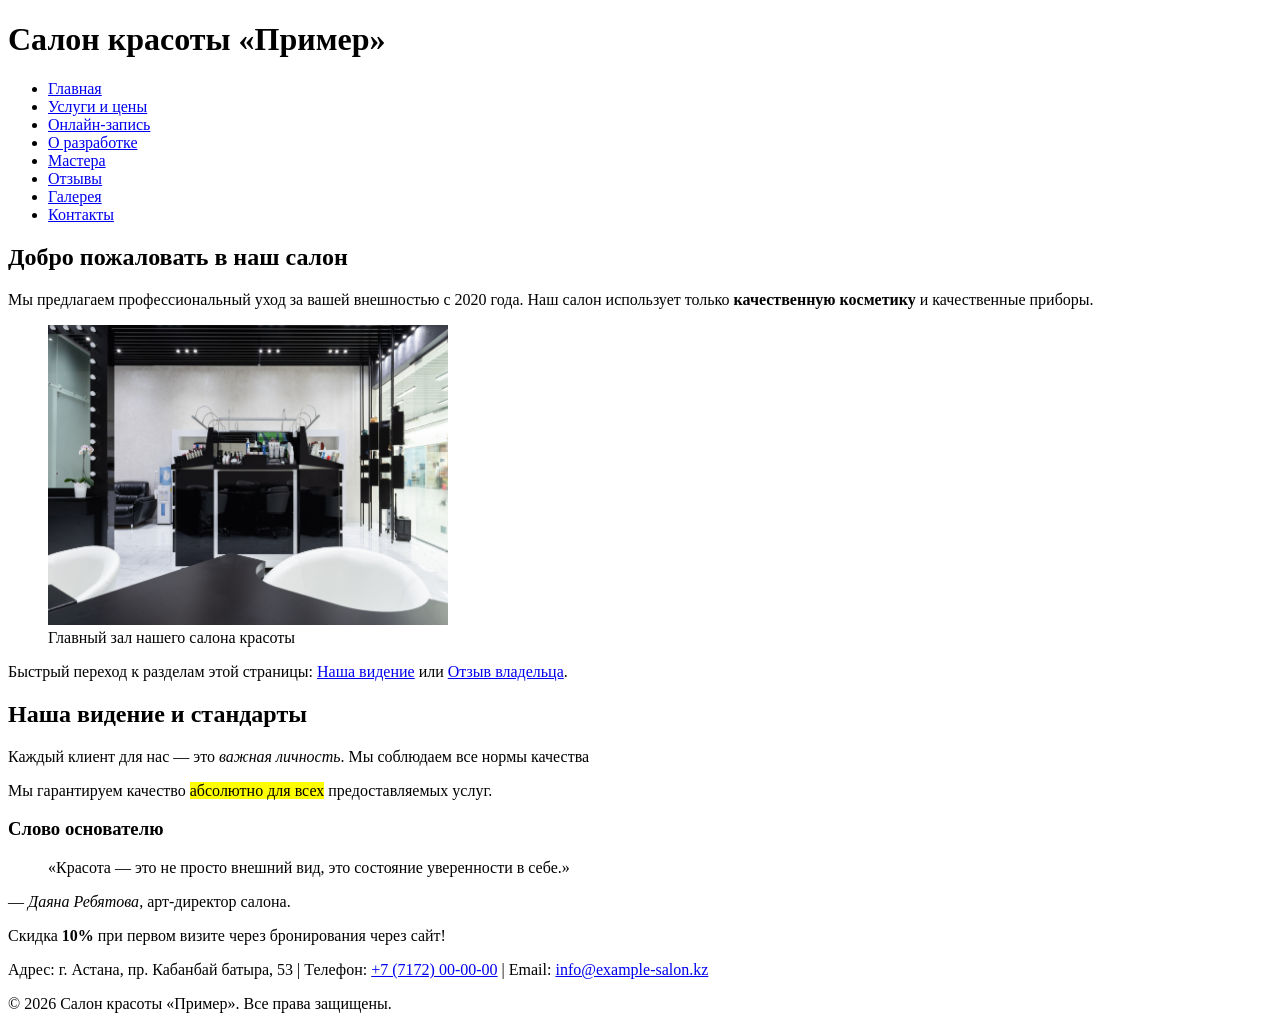
==== index.html @ f7e7f4c1 "Добавил базовую HTML-структуру страниц Yeszhanov Altynbek" ====
<!DOCTYPE html>
<html lang="ru">
<head>
    <meta charset="UTF-8">
    <meta name="viewport" content="width=device-width, initial-scale=1.0">
    <meta name="description" content="Главная страница салона красоты в Астане. Стрижки, маникюр, уход за кожей.">
    <meta name="author" content="Yeszhanov Altynbek">
    <title>Салон красоты «Пример» — Главная страница</title>
</head>
<body>
    <!-- Автор страницы: Yeszhanov Altynbek -->

    <header>
        <h1>Салон красоты &laquo;Пример&raquo;</h1>
        <nav>
            <ul>
                <li><a href="index.html">Главная</a></li>
                <li><a href="services.html">Услуги и цены</a></li>
                <li><a href="booking.html">Онлайн-запись</a></li>
                <li><a href="colophon.html">О разработке</a></li>
                <li><a href="masters.html">Мастера</a></li>
                <li><a href="reviews.html">Отзывы</a></li>
                <li><a href="gallery.html">Галерея</a></li>
                <li><a href="contacts.html">Контакты</a></li>
            </ul>
        </nav>
    </header>

    <main>
        <!-- Комментарий о выборе тега: Используем section для логической группировки вводной информации о салоне -->
        <section id="about">
            <h2>Добро пожаловать в наш салон</h2>
            <p>Мы предлагаем профессиональный уход за вашей внешностью с 2020 года. Наш салон использует только <strong>качественную косметику</strong> и качественные приборы.</p>

            <figure>
                <img src="images/interior.jpg" alt="Как в внутри главного зала салона красоты с парикмахерскими креслами" width="400" height="300">
                <figcaption>Главный зал нашего салона красоты</figcaption>
            </figure>

            <p>Быстрый переход к разделам этой страницы: <a href="#philosophy">Наша видение</a> или <a href="#quote-section">Отзыв владельца</a>.</p>
        </section>

        <article id="philosophy">
            <h2>Наша видение и стандарты</h2>
            <p>Каждый клиент для нас &mdash; это <em>важная личность</em>. Мы соблюдаем все нормы качества</p>
            <p>Мы гарантируем качество <mark>абсолютно для всех</mark> предоставляемых услуг.</p>
        </article>

        <aside id="quote-section">
            <h3>Слово основателю</h3>
            <blockquote cite="https://example.com/interview">
                <p><q>Красота &mdash; это не просто внешний вид, это состояние уверенности в себе.</q></p>
            </blockquote>
            <p>&mdash; <cite>Даяна Ребятова</cite>, арт-директор салона.</p>
        </aside>

        <!-- Комментарий: div использован здесь исключительно как нейтральная обертка для декоративного блока со спецпредложением, так как никакой семантический тег верхнего уровня не подходит -->
        <div class="special-badge">
            <p>Скидка <b>10%</b> при первом визите через бронирования через сайт!</p>
        </div>
    </main>

    <footer>
        <p>Адрес: г. Астана, пр. Кабанбай батыра, 53 | Телефон: <a href="tel:+77172000000">+7 (7172) 00-00-00</a> | Email: <a href="mailto:info@example-salon.kz">info@example-salon.kz</a></p>
        <p>&copy; 2026 Салон красоты &laquo;Пример&raquo;. Все права защищены.</p>
    </footer>
</body>
</html>
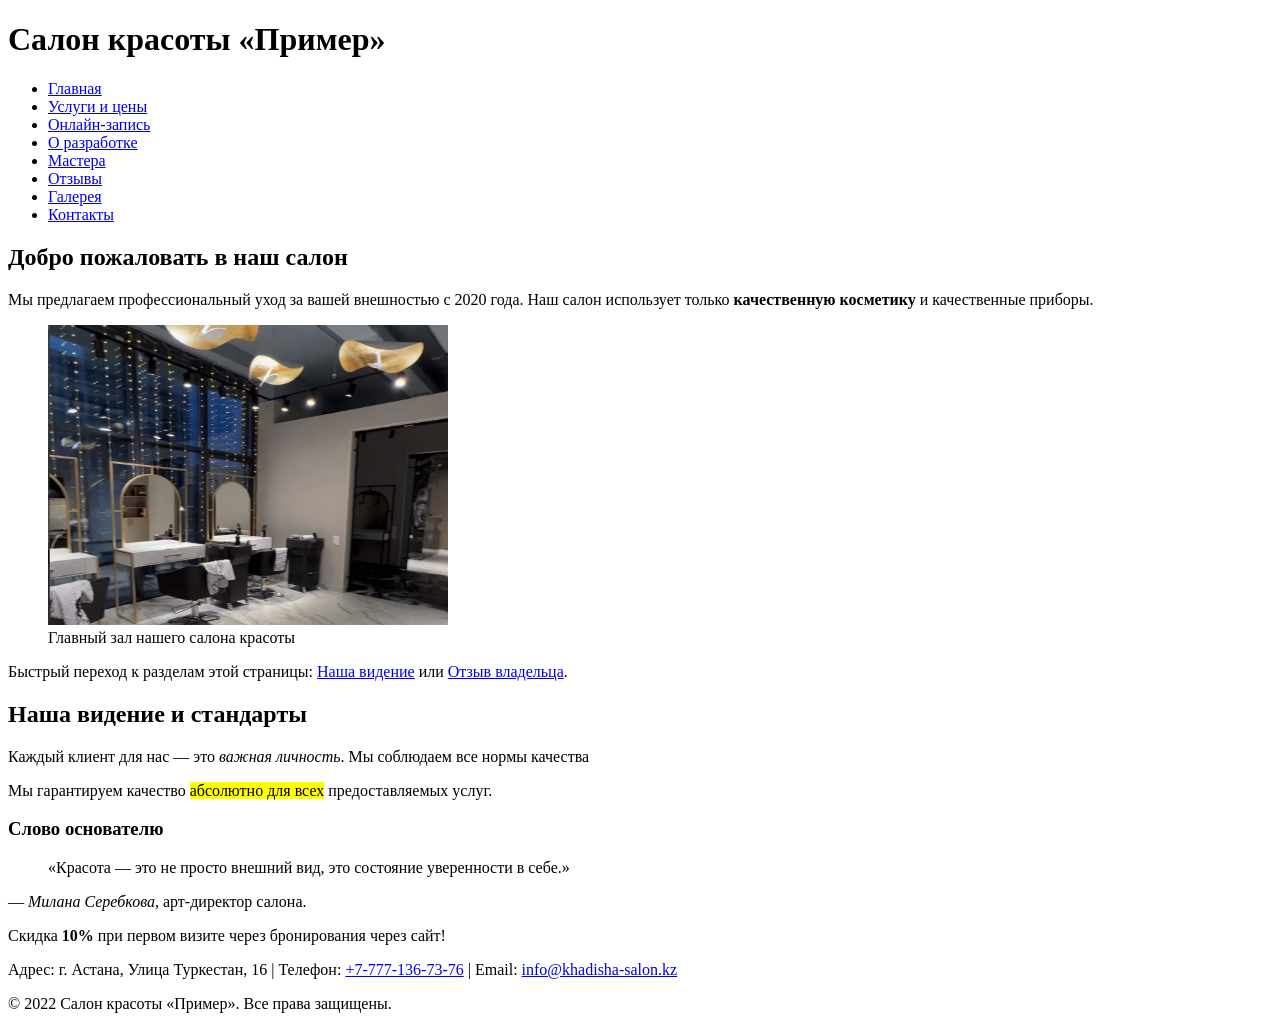
==== commit 9fc54512: "Changed names and upgraded index and add real photo of salon interior" ====
--- a/index.html
+++ b/index.html
@@ -5,7 +5,7 @@
     <meta name="viewport" content="width=device-width, initial-scale=1.0">
     <meta name="description" content="Главная страница салона красоты в Астане. Стрижки, маникюр, уход за кожей.">
     <meta name="author" content="Yeszhanov Altynbek">
-    <title>Салон красоты «Пример» — Главная страница</title>
+    <title>Салон красоты «Khadisha» — Главная страница</title>
 </head>
 <body>
     <!-- Автор страницы: Yeszhanov Altynbek -->
@@ -33,7 +33,7 @@
             <p>Мы предлагаем профессиональный уход за вашей внешностью с 2020 года. Наш салон использует только <strong>качественную косметику</strong> и качественные приборы.</p>
 
             <figure>
-                <img src="images/interior.jpg" alt="Как в внутри главного зала салона красоты с парикмахерскими креслами" width="400" height="300">
+                <img src="images/Salon_inside.png" alt="Как в внутри главного зала салона красоты с парикмахерскими креслами" width="400" height="300">
                 <figcaption>Главный зал нашего салона красоты</figcaption>
             </figure>
 
@@ -51,7 +51,7 @@
             <blockquote cite="https://example.com/interview">
                 <p><q>Красота &mdash; это не просто внешний вид, это состояние уверенности в себе.</q></p>
             </blockquote>
-            <p>&mdash; <cite>Даяна Ребятова</cite>, арт-директор салона.</p>
+            <p>&mdash; <cite>Милана Серебкова</cite>, арт-директор салона.</p>
         </aside>
 
         <!-- Комментарий: div использован здесь исключительно как нейтральная обертка для декоративного блока со спецпредложением, так как никакой семантический тег верхнего уровня не подходит -->
@@ -61,8 +61,8 @@
     </main>
 
     <footer>
-        <p>Адрес: г. Астана, пр. Кабанбай батыра, 53 | Телефон: <a href="tel:+77172000000">+7 (7172) 00-00-00</a> | Email: <a href="mailto:info@example-salon.kz">info@example-salon.kz</a></p>
-        <p>&copy; 2026 Салон красоты &laquo;Пример&raquo;. Все права защищены.</p>
+        <p>Адрес: г. Астана, Улица Туркестан, 16 | Телефон: <a href="tel:+7 777 136 73 76">+7-777-136-73-76</a> | Email: <a href="mailto:info@khadisha-salon.kz">info@khadisha-salon.kz</a></p>
+        <p>&copy; 2022 Салон красоты &laquo;Пример&raquo;. Все права защищены.</p>
     </footer>
 </body>
 </html>
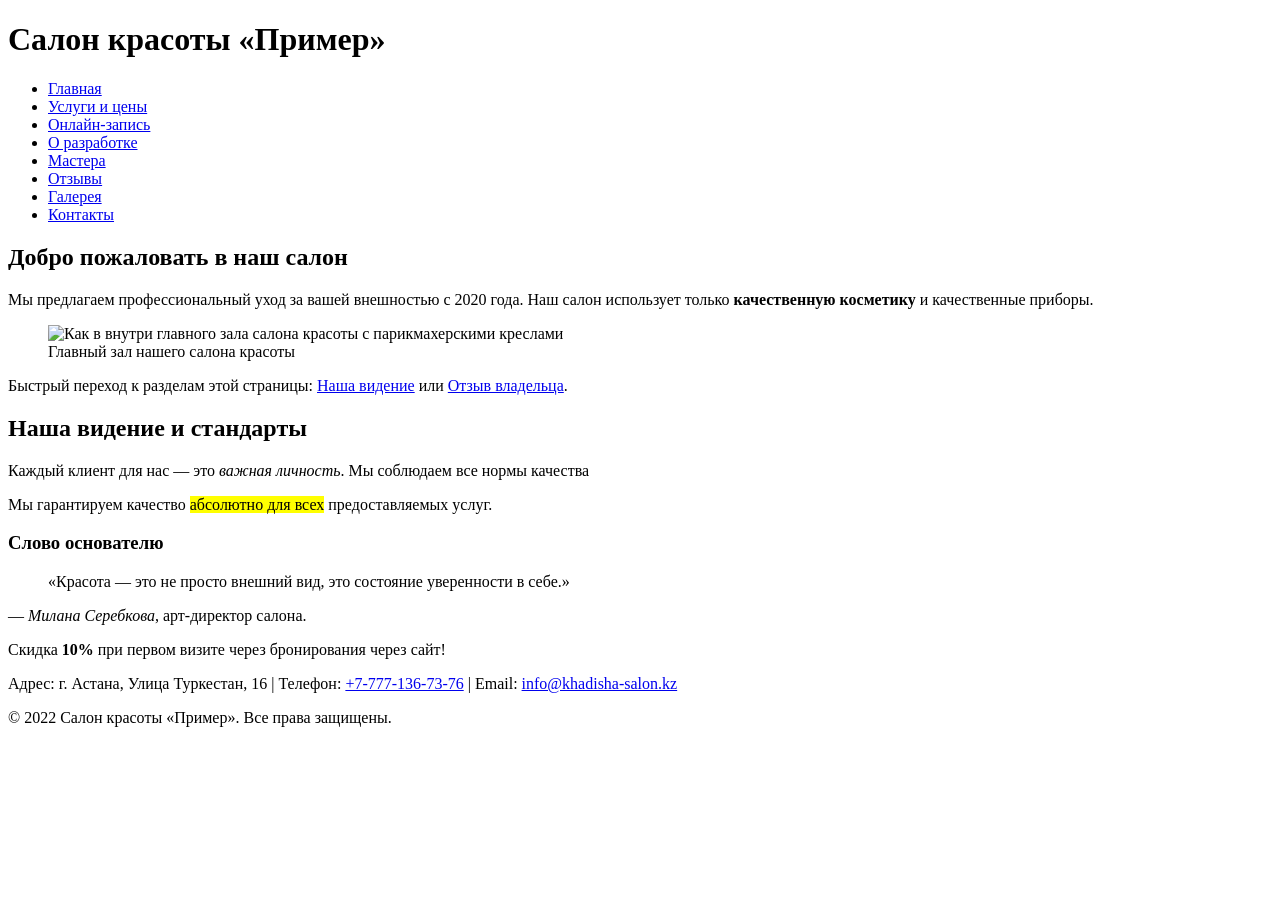
==== commit 5c8f75c7: "link changed to photo" ====
--- a/index.html
+++ b/index.html
@@ -33,7 +33,7 @@
             <p>Мы предлагаем профессиональный уход за вашей внешностью с 2020 года. Наш салон использует только <strong>качественную косметику</strong> и качественные приборы.</p>
 
             <figure>
-                <img src="images/Salon_inside.png" alt="Как в внутри главного зала салона красоты с парикмахерскими креслами" width="400" height="300">
+                <img src="https://github.com/AltynbekTuT/SIte_Beauty_salon/blob/main/images/Salon_inside.png?raw=true" alt="Как в внутри главного зала салона красоты с парикмахерскими креслами" width="400" height="300">
                 <figcaption>Главный зал нашего салона красоты</figcaption>
             </figure>
 
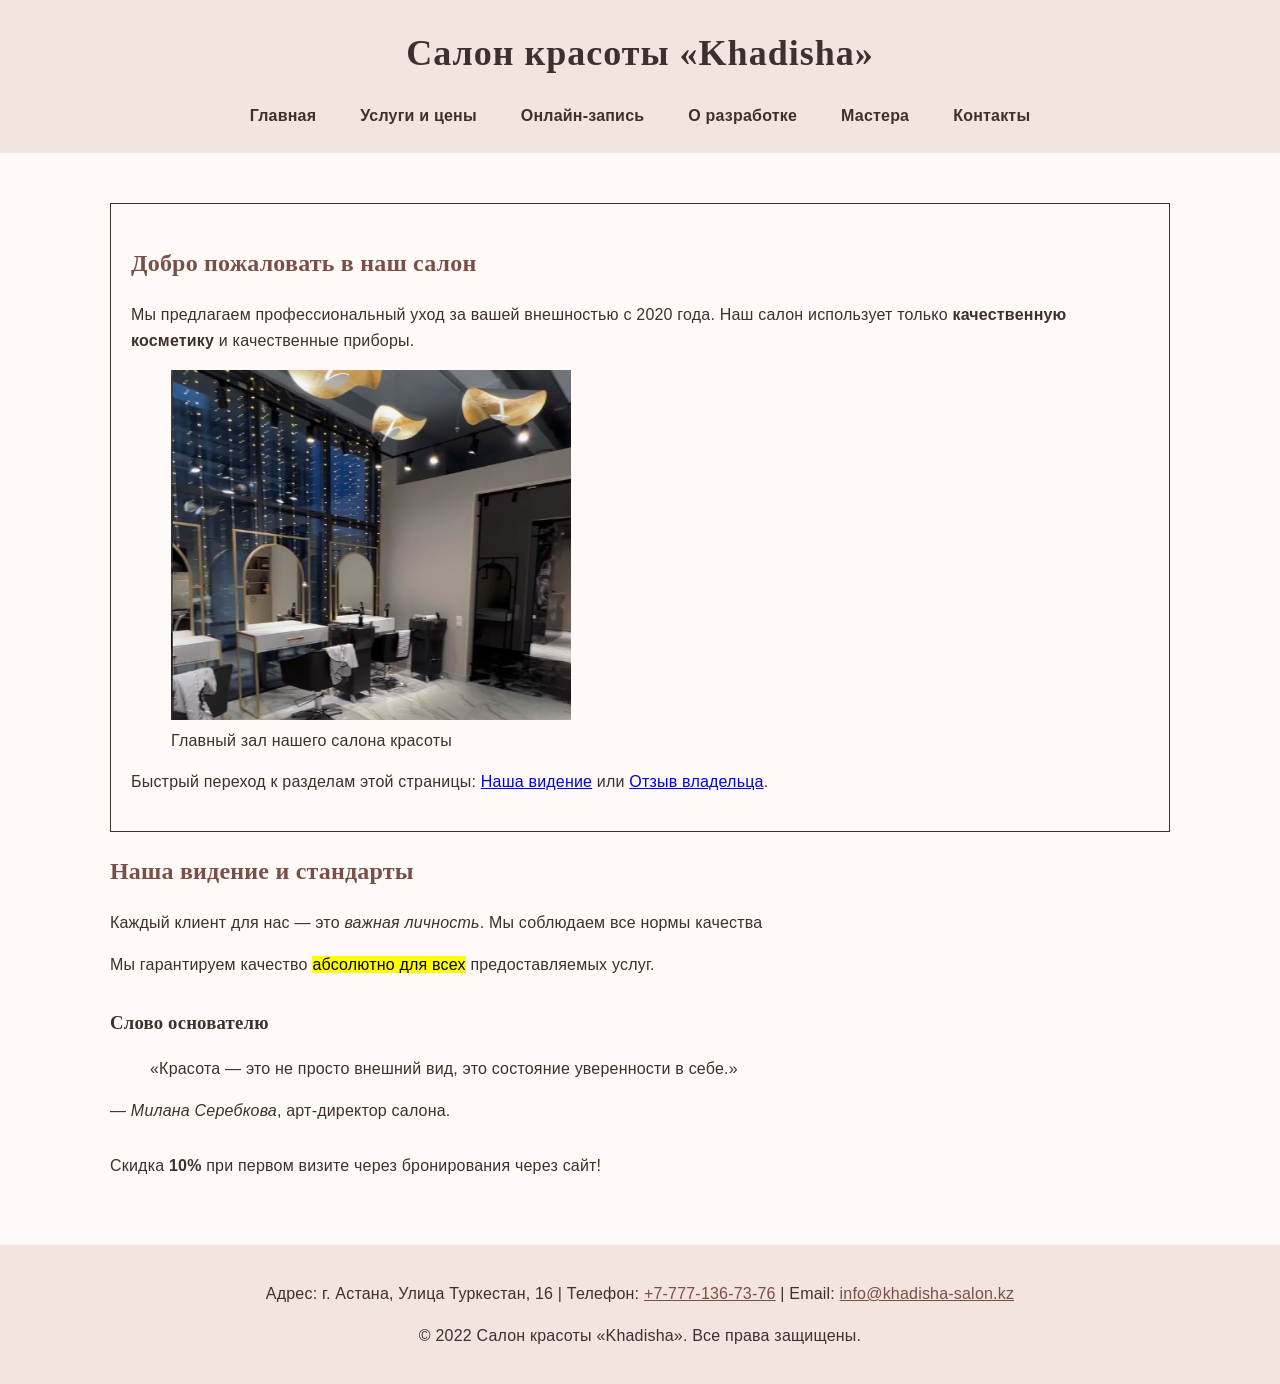
==== commit 9696702f: "update" ====
--- a/index.html
+++ b/index.html
@@ -5,13 +5,14 @@
     <meta name="viewport" content="width=device-width, initial-scale=1.0">
     <meta name="description" content="Главная страница салона красоты в Астане. Стрижки, маникюр, уход за кожей.">
     <meta name="author" content="Yeszhanov Altynbek">
+    <link rel="stylesheet" href="css/base.css">
     <title>Салон красоты «Khadisha» — Главная страница</title>
 </head>
 <body>
     <!-- Автор страницы: Yeszhanov Altynbek -->
 
     <header>
-        <h1>Салон красоты &laquo;Пример&raquo;</h1>
+        <h1>Салон красоты &laquo;Khadisha&raquo;</h1>
         <nav>
             <ul>
                 <li><a href="index.html">Главная</a></li>
@@ -19,8 +20,6 @@
                 <li><a href="booking.html">Онлайн-запись</a></li>
                 <li><a href="colophon.html">О разработке</a></li>
                 <li><a href="masters.html">Мастера</a></li>
-                <li><a href="reviews.html">Отзывы</a></li>
-                <li><a href="gallery.html">Галерея</a></li>
                 <li><a href="contacts.html">Контакты</a></li>
             </ul>
         </nav>
@@ -28,12 +27,12 @@
 
     <main>
         <!-- Комментарий о выборе тега: Используем section для логической группировки вводной информации о салоне -->
-        <section id="about">
+        <section class="aSD" id="about">
             <h2>Добро пожаловать в наш салон</h2>
             <p>Мы предлагаем профессиональный уход за вашей внешностью с 2020 года. Наш салон использует только <strong>качественную косметику</strong> и качественные приборы.</p>
 
             <figure>
-                <img src="https://github.com/AltynbekTuT/SIte_Beauty_salon/blob/main/images/Salon_inside.png?raw=true" alt="Как в внутри главного зала салона красоты с парикмахерскими креслами" width="400" height="300">
+                <img src="images/Salon_inside.png" alt="Как в внутри главного зала салона красоты с парикмахерскими креслами" width="400" height="300">
                 <figcaption>Главный зал нашего салона красоты</figcaption>
             </figure>
 
@@ -62,7 +61,7 @@
 
     <footer>
         <p>Адрес: г. Астана, Улица Туркестан, 16 | Телефон: <a href="tel:+7 777 136 73 76">+7-777-136-73-76</a> | Email: <a href="mailto:info@khadisha-salon.kz">info@khadisha-salon.kz</a></p>
-        <p>&copy; 2022 Салон красоты &laquo;Пример&raquo;. Все права защищены.</p>
+        <p>&copy; 2022 Салон красоты &laquo;Khadisha&raquo;. Все права защищены.</p>
     </footer>
 </body>
 </html>
--- a/css/base.css
+++ b/css/base.css
@@ -0,0 +1,177 @@
+/*
+Палитра сайта
+#fffaf8 - светлый фон
+#f3e4df - фон шапки и подвала
+#7a4f48 - основной акцент
+#3d302d - основной текст
+white - светлый цвет элементов
+*/
+
+/* Универсальный селектор */
+* {
+    box-sizing: border-box;
+}
+
+/* мэйн текст */
+body {
+    margin: 0;
+    background-color: #fffaf8;
+    color: #3d302d;
+    font-family: Arial, Helvetica, sans-serif;
+    font-size: 16px;
+    font-weight: 400;
+    line-height: 1.6;
+    letter-spacing: 0.2px;
+}
+
+/* Общая шапка */
+header {
+    background-color: #f3e4df;
+    padding: 25px;
+    text-align: center;
+}
+.rowcolor:hover{
+    background-color: aqua;
+    color: black;
+}
+h1,
+h2,
+h3 {
+    font-family: Georgia, "Times New Roman", serif;
+
+}
+
+h1 {
+    margin: 0 0 20px;
+    font-size: 36px;
+    font-weight: 700;
+    letter-spacing: 1px;
+}
+
+h2 {
+    color: #7a4f48;
+}
+
+/* Навигация Flexbox */
+nav ul {
+    display: flex;
+    justify-content: center;
+    align-items: center;
+    gap: 20px;
+
+    margin: 0;
+    padding: 0;
+    list-style: none;
+}
+
+nav a {
+    color: #3d302d;
+    text-decoration: none;
+    font-weight: 600;
+    padding: 8px 12px;
+}
+
+/* Псевдокласс при наведении */
+nav a:hover {
+    background-color: #7a4f48;
+    color: white;
+}
+
+/* Псевдокласс для клавы фокуса */
+a:focus,
+input:focus,
+select:focus,
+textarea:focus {
+    outline: 2px solid #7a4f48;
+}
+
+/* Основная область margin auto */
+main {
+    max-width: 1100px;
+    margin: 30px auto;
+    padding: 20px;
+}
+
+section,
+article,
+aside {
+    margin-bottom: 30px;
+}
+
+img {
+    max-width: 100%;
+    height: auto;
+}
+
+table {
+    width: 100%;
+    border-collapse: collapse;
+    margin: 20px 0;
+}
+
+th,
+td {
+    border: 1px solid #7a4f48;
+    padding: 10px;
+    text-align: left;
+}
+
+th {
+    background-color: #f3e4df;
+}
+
+fieldset {
+    margin-bottom: 20px;
+    padding: 20px;
+    border: 1px solid #7a4f48;
+}
+
+input,
+select,
+textarea {
+    padding: 8px;
+    margin: 5px 0;
+    font-family: Arial, Helvetica, sans-serif;
+}
+
+/* Attribute selector выбирает только кнопки отправки */
+input[type="submit"] {
+    background-color: #7a4f48;
+    color: white;
+    border: 0;
+    padding: 10px 18px;
+    cursor: pointer;
+}
+
+/* Adjacent sibling выбирает label сразу после radio */
+input[type="radio"] + label {
+    margin-right: 15px;
+}
+
+/* Child selector выбирает только прямые li внутри nav ul */
+nav ul > li {
+    display: block;
+}
+
+/* Первый элемент меню */
+nav li:first-child {
+    font-weight: 700;
+}
+
+footer {
+    background-color: #f3e4df;
+    text-align: center;
+    padding: 20px;
+    margin-top: 30px;
+}
+
+footer a {
+    color: #7a4f48;
+}
+body {
+.aSD{
+    margin-bottom: 20px;
+    padding: 20px;
+    border: 1px solid #3d302d;
+}
+}
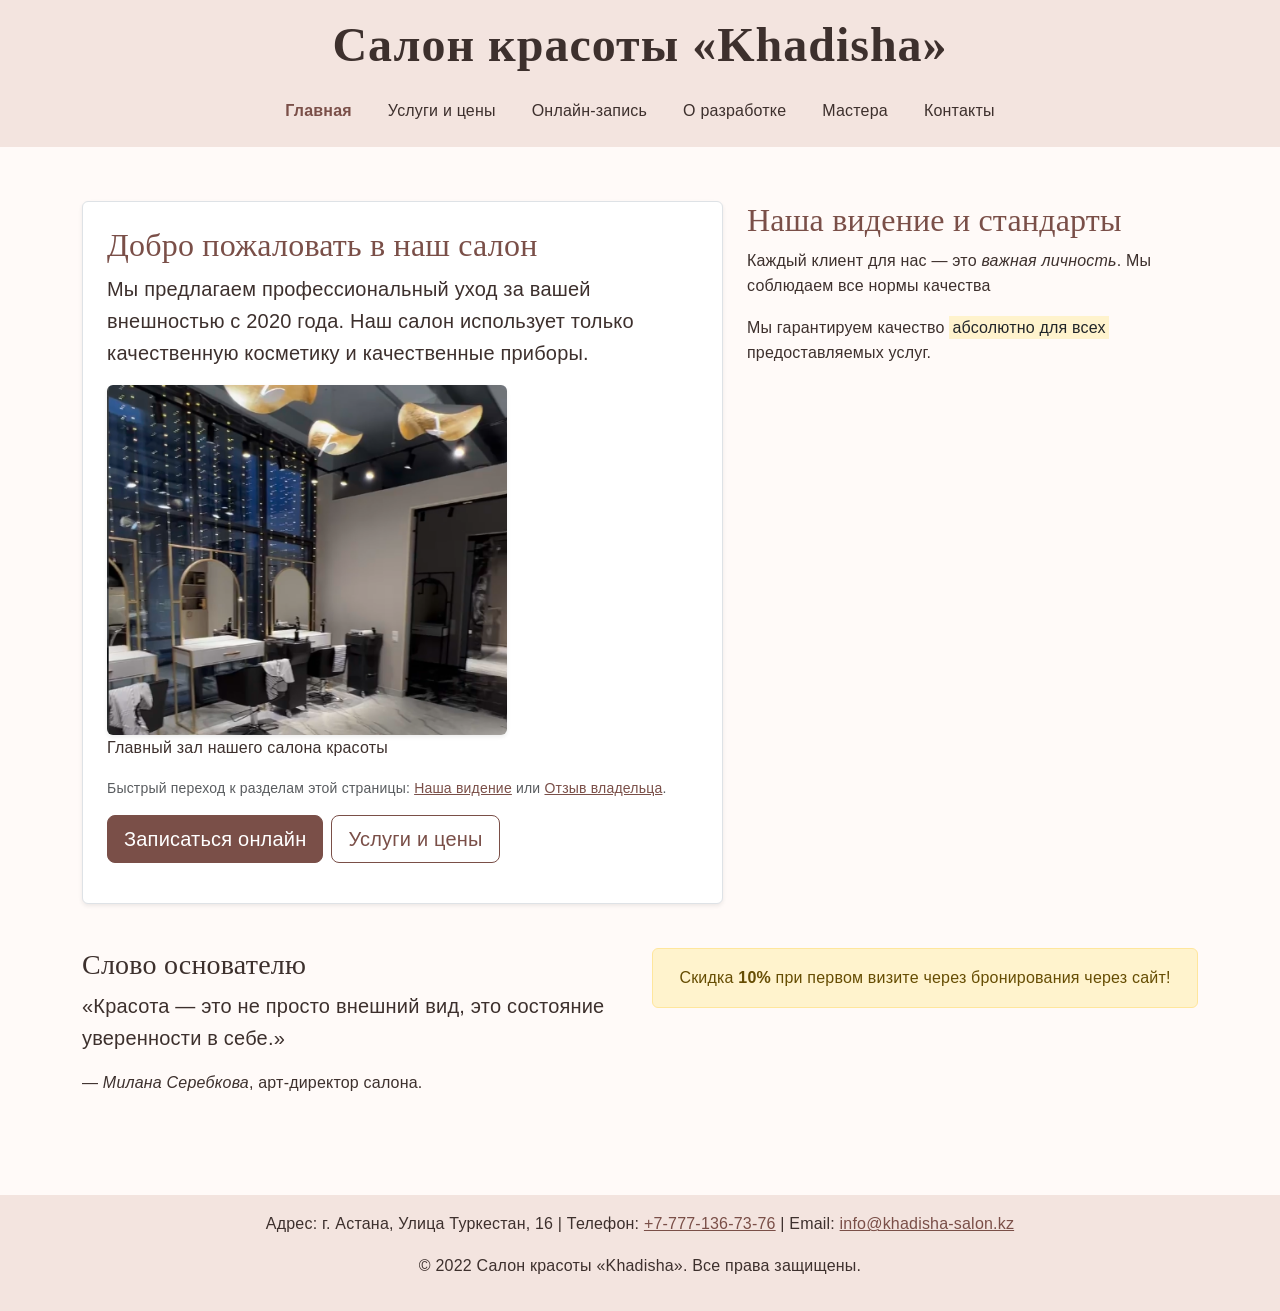
==== commit 95f527f0: "add bootstrap" ====
--- a/index.html
+++ b/index.html
@@ -5,63 +5,94 @@
     <meta name="viewport" content="width=device-width, initial-scale=1.0">
     <meta name="description" content="Главная страница салона красоты в Астане. Стрижки, маникюр, уход за кожей.">
     <meta name="author" content="Yeszhanov Altynbek">
+    <!-- Bootstrap версии 5.3.3 (CDN) -->
+    <link href="https://cdn.jsdelivr.net/npm/bootstrap@5.3.3/dist/css/bootstrap.min.css" rel="stylesheet" integrity="sha384-QWTKZyjpPEjISv5WaRU9OFeRpok6YctnYmDr5pNlyT2bRjXh0JMhjY6hW+ALEwIH" crossorigin="anonymous">
+    <!-- Наш css/base.css подключён ПОСЛЕ Bootstrap, чтобы наши правила имели приоритет -->
     <link rel="stylesheet" href="css/base.css">
     <title>Салон красоты «Khadisha» — Главная страница</title>
 </head>
 <body>
     <!-- Автор страницы: Yeszhanov Altynbek -->
 
-    <header>
-        <h1>Салон красоты &laquo;Khadisha&raquo;</h1>
-        <nav>
-            <ul>
-                <li><a href="index.html">Главная</a></li>
-                <li><a href="services.html">Услуги и цены</a></li>
-                <li><a href="booking.html">Онлайн-запись</a></li>
-                <li><a href="colophon.html">О разработке</a></li>
-                <li><a href="masters.html">Мастера</a></li>
-                <li><a href="contacts.html">Контакты</a></li>
+    <header class="py-3 text-center">
+        <!-- container-fluid: шапка это полоса фона на всю ширину окна, поэтому меню растягивается от края до края.
+             Основное содержимое ниже лежит в обычном container: у него ограниченная ширина, строки текста читаются легче. -->
+        <div class="container-fluid">
+        <h1 class="display-5 fw-bold mb-3">Салон красоты &laquo;Khadisha&raquo;</h1>
+        <nav class="navbar navbar-expand-lg p-0" aria-label="Главное меню">
+            <!-- d-lg-none: слово «Меню» видно на телефоне и планшете, на широком экране скрыто -->
+            <span class="navbar-brand d-lg-none">Меню</span>
+            <button class="navbar-toggler" type="button" data-bs-toggle="collapse" data-bs-target="#mainMenu" aria-controls="mainMenu" aria-expanded="false" aria-label="Открыть меню">
+                <span class="navbar-toggler-icon"></span>
+            </button>
+            <div class="collapse navbar-collapse justify-content-center" id="mainMenu">
+            <ul class="navbar-nav">
+                <li class="nav-item"><a class="nav-link active fw-semibold" aria-current="page" href="index.html">Главная</a></li>
+                <li class="nav-item"><a class="nav-link" href="services.html">Услуги и цены</a></li>
+                <li class="nav-item"><a class="nav-link" href="booking.html">Онлайн-запись</a></li>
+                <li class="nav-item"><a class="nav-link" href="colophon.html">О разработке</a></li>
+                <li class="nav-item"><a class="nav-link" href="masters.html">Мастера</a></li>
+                <li class="nav-item"><a class="nav-link" href="contacts.html">Контакты</a></li>
             </ul>
+            </div>
         </nav>
+        </div>
     </header>
 
-    <main>
+    <!-- container: основной контент в колонке ограниченной ширины -->
+    <main class="container py-4">
+        <div class="row g-4">
         <!-- Комментарий о выборе тега: Используем section для логической группировки вводной информации о салоне -->
-        <section class="aSD" id="about">
+        <div class="col-12 col-lg-7">
+        <section class="aSD border rounded bg-white shadow-sm p-3 p-md-4 text-center text-md-start" id="about">
             <h2>Добро пожаловать в наш салон</h2>
-            <p>Мы предлагаем профессиональный уход за вашей внешностью с 2020 года. Наш салон использует только <strong>качественную косметику</strong> и качественные приборы.</p>
+            <p class="lead">Мы предлагаем профессиональный уход за вашей внешностью с 2020 года. Наш салон использует только <strong>качественную косметику</strong> и качественные приборы.</p>
 
             <figure>
-                <img src="images/Salon_inside.png" alt="Как в внутри главного зала салона красоты с парикмахерскими креслами" width="400" height="300">
+                <img class="img-fluid rounded shadow-sm" src="images/Salon_inside.png" alt="Как в внутри главного зала салона красоты с парикмахерскими креслами" width="400" height="300">
                 <figcaption>Главный зал нашего салона красоты</figcaption>
             </figure>
 
-            <p>Быстрый переход к разделам этой страницы: <a href="#philosophy">Наша видение</a> или <a href="#quote-section">Отзыв владельца</a>.</p>
+            <p class="small text-muted">Быстрый переход к разделам этой страницы: <a href="#philosophy">Наша видение</a> или <a href="#quote-section">Отзыв владельца</a>.</p>
+            <p class="d-flex flex-column flex-sm-row justify-content-center justify-content-md-start gap-2">
+                <a class="btn btn-primary btn-lg" href="booking.html">Записаться онлайн</a>
+                <a class="btn btn-outline-primary btn-lg" href="services.html">Услуги и цены</a>
+            </p>
         </section>
+        </div>
 
-        <article id="philosophy">
+        <article class="col-12 col-lg-5" id="philosophy">
             <h2>Наша видение и стандарты</h2>
             <p>Каждый клиент для нас &mdash; это <em>важная личность</em>. Мы соблюдаем все нормы качества</p>
             <p>Мы гарантируем качество <mark>абсолютно для всех</mark> предоставляемых услуг.</p>
         </article>
 
-        <aside id="quote-section">
+        <aside class="col-12 col-md-6" id="quote-section">
             <h3>Слово основателю</h3>
-            <blockquote cite="https://example.com/interview">
+            <blockquote class="blockquote" cite="https://example.com/interview">
                 <p><q>Красота &mdash; это не просто внешний вид, это состояние уверенности в себе.</q></p>
             </blockquote>
             <p>&mdash; <cite>Милана Серебкова</cite>, арт-директор салона.</p>
         </aside>
 
         <!-- Комментарий: div использован здесь исключительно как нейтральная обертка для декоративного блока со спецпредложением, так как никакой семантический тег верхнего уровня не подходит -->
-        <div class="special-badge">
-            <p>Скидка <b>10%</b> при первом визите через бронирования через сайт!</p>
+        <!-- Компонент Bootstrap: Alert (https://getbootstrap.com/docs/5.3/components/alerts/).
+        Что изменили: взяли вариант alert-warning без кнопки закрытия, вставили наш текст о скидке,
+        колонку col-md-6 сделали отдельной обёрткой, чтобы отступы колонки не ломали отступы alert. -->
+        <div class="col-12 col-md-6">
+            <div class="special-badge alert alert-warning text-center" role="alert">
+                <p class="mb-0">Скидка <b>10%</b> при первом визите через бронирования через сайт!</p>
+            </div>
+        </div>
         </div>
     </main>
 
-    <footer>
-        <p>Адрес: г. Астана, Улица Туркестан, 16 | Телефон: <a href="tel:+7 777 136 73 76">+7-777-136-73-76</a> | Email: <a href="mailto:info@khadisha-salon.kz">info@khadisha-salon.kz</a></p>
+    <footer class="text-center py-3 mt-4">
+        <p>Адрес: г. Астана, Улица Туркестан, 16 | Телефон: <a href="tel:+77771367376">+7-777-136-73-76</a> | Email: <a href="mailto:info@khadisha-salon.kz">info@khadisha-salon.kz</a></p>
         <p>&copy; 2022 Салон красоты &laquo;Khadisha&raquo;. Все права защищены.</p>
     </footer>
+
+    <!-- Bootstrap JS (bundle) нужен для кнопки-переключателя меню -->
+    <script src="https://cdn.jsdelivr.net/npm/bootstrap@5.3.3/dist/js/bootstrap.bundle.min.js" integrity="sha384-YvpcrYf0tY3lHB60NNkmXc5s9fDVZLESaAA55NDzOxhy9GkcIdslK1eN7N6jIeHz" crossorigin="anonymous"></script>
 </body>
 </html>
--- a/css/base.css
+++ b/css/base.css
@@ -1,80 +1,72 @@
-/*
-Палитра сайта
-#fffaf8 - светлый фон
-#f3e4df - фон шапки и подвала
-#7a4f48 - основной акцент
-#3d302d - основной текст
-white - светлый цвет элементов
-*/
+/* Палитра сайта #fffaf8 - светлый фон #f3e4df - фон шапки и подвала #7a4f48 - основной акцент #3d302d - основной текст white - светлый цвет элементов */
 
 /* Универсальный селектор */
 * {
-    box-sizing: border-box;
+  box-sizing: border-box;
 }
 
 /* мэйн текст */
 body {
-    margin: 0;
-    background-color: #fffaf8;
-    color: #3d302d;
-    font-family: Arial, Helvetica, sans-serif;
-    font-size: 16px;
-    font-weight: 400;
-    line-height: 1.6;
-    letter-spacing: 0.2px;
+  margin: 0;
+  background-color: #fffaf8;
+  color: #3d302d;
+  font-family: Arial, Helvetica, sans-serif;
+  font-size: 16px;
+  font-weight: 400;
+  line-height: 1.6;
+  letter-spacing: 0.2px;
 }
 
 /* Общая шапка */
 header {
-    background-color: #f3e4df;
-    padding: 25px;
-    text-align: center;
-}
-.rowcolor:hover{
-    background-color: aqua;
-    color: black;
+  background-color: #f3e4df;
+  padding: 25px;
+  text-align: center;
+}
+.rowcolor:hover {
+  background-color: aqua;
+  color: black;
 }
 h1,
 h2,
 h3 {
-    font-family: Georgia, "Times New Roman", serif;
-
+  font-family: Georgia, "Times New Roman", serif;
 }
 
 h1 {
-    margin: 0 0 20px;
-    font-size: 36px;
-    font-weight: 700;
-    letter-spacing: 1px;
+  margin: 0 0 20px;
+  font-size: 36px;
+  font-weight: 700;
+  letter-spacing: 1px;
 }
 
 h2 {
-    color: #7a4f48;
+  color: #7a4f48;
 }
 
 /* Навигация Flexbox */
 nav ul {
-    display: flex;
-    justify-content: center;
-    align-items: center;
-    gap: 20px;
-
-    margin: 0;
-    padding: 0;
-    list-style: none;
+  display: flex;
+  justify-content: center;
+  align-items: center;
+  gap: 20px;
+
+  margin: 0;
+  padding: 0;
+  list-style: none;
 }
 
 nav a {
-    color: #3d302d;
-    text-decoration: none;
-    font-weight: 600;
-    padding: 8px 12px;
+  color: #3d302d;
+  text-decoration: none;
+  font-weight: 600;
+  padding: 8px 12px;
 }
 
 /* Псевдокласс при наведении */
 nav a:hover {
-    background-color: #7a4f48;
-    color: white;
+  background-color: #7a4f48;
+  color: white;
 }
 
 /* Псевдокласс для клавы фокуса */
@@ -82,96 +74,158 @@
 input:focus,
 select:focus,
 textarea:focus {
-    outline: 2px solid #7a4f48;
+  outline: 2px solid #7a4f48;
 }
 
 /* Основная область margin auto */
 main {
-    max-width: 1100px;
-    margin: 30px auto;
-    padding: 20px;
+  max-width: 1100px;
+  margin: 30px auto;
+  padding: 20px;
 }
 
 section,
 article,
 aside {
-    margin-bottom: 30px;
+  margin-bottom: 30px;
 }
 
 img {
-    max-width: 100%;
-    height: auto;
+  max-width: 100%;
+  height: auto;
 }
 
 table {
-    width: 100%;
-    border-collapse: collapse;
-    margin: 20px 0;
+  width: 100%;
+  border-collapse: collapse;
+  margin: 20px 0;
 }
 
 th,
 td {
-    border: 1px solid #7a4f48;
-    padding: 10px;
-    text-align: left;
+  border: 1px solid #7a4f48;
+  padding: 10px;
+  text-align: left;
 }
 
 th {
-    background-color: #f3e4df;
+  background-color: #f3e4df;
 }
 
 fieldset {
-    margin-bottom: 20px;
-    padding: 20px;
-    border: 1px solid #7a4f48;
+  margin-bottom: 20px;
+  padding: 20px;
+  border: 1px solid #7a4f48;
 }
 
 input,
 select,
 textarea {
-    padding: 8px;
-    margin: 5px 0;
-    font-family: Arial, Helvetica, sans-serif;
+  padding: 8px;
+  margin: 5px 0;
+  font-family: Arial, Helvetica, sans-serif;
 }
 
 /* Attribute selector выбирает только кнопки отправки */
 input[type="submit"] {
-    background-color: #7a4f48;
-    color: white;
-    border: 0;
-    padding: 10px 18px;
-    cursor: pointer;
+  background-color: #7a4f48;
+  color: white;
+  border: 0;
+  padding: 10px 18px;
+  cursor: pointer;
 }
 
 /* Adjacent sibling выбирает label сразу после radio */
 input[type="radio"] + label {
-    margin-right: 15px;
+  margin-right: 15px;
 }
 
 /* Child selector выбирает только прямые li внутри nav ul */
 nav ul > li {
-    display: block;
+  display: block;
 }
 
 /* Первый элемент меню */
 nav li:first-child {
-    font-weight: 700;
+  font-weight: 700;
 }
 
 footer {
-    background-color: #f3e4df;
-    text-align: center;
-    padding: 20px;
-    margin-top: 30px;
+  background-color: #f3e4df;
+  text-align: center;
+  padding: 20px;
+  margin-top: 30px;
 }
 
 footer a {
-    color: #7a4f48;
+  color: #7a4f48;
 }
 body {
-.aSD{
+  .aSD {
     margin-bottom: 20px;
     padding: 20px;
     border: 1px solid #3d302d;
-}
+  }
+}
+
+/* ========================================================================== Задание 3: Bootstrap 5.3.3 Всё, что выше, не тронуто. Ниже добавленный слой: цвета бренда через переменные Bootstrap и перекраска синих элементов. ========================================================================== */
+
+/* Цвета бренда: Bootstrap читает эти переменные сам */
+:root {
+  --bs-body-bg: #fffaf8;
+  --bs-body-color: #3d302d;
+  --bs-body-color-rgb: 61, 48, 45;
+  --bs-primary: #7a4f48;
+  --bs-primary-rgb: 122, 79, 72;
+  --bs-link-color: #7a4f48;
+  --bs-link-color-rgb: 122, 79, 72;
+  --bs-link-hover-color: #5f3d37;
+  --bs-link-hover-color-rgb: 95, 61, 55;
+}
+
+/* Цвета меню */
+.navbar {
+  --bs-navbar-color: #3d302d;
+  --bs-navbar-hover-color: #7a4f48;
+  --bs-navbar-active-color: #7a4f48;
+  --bs-navbar-brand-color: #3d302d;
+}
+
+/* Кнопки: у btn-primary цвет в Bootstrap задан синей константой, поэтому подменяем переменные кнопки на цвета сайта */
+.btn-primary {
+  --bs-btn-bg: #7a4f48;
+  --bs-btn-border-color: #7a4f48;
+  --bs-btn-hover-bg: #5f3d37;
+  --bs-btn-hover-border-color: #5f3d37;
+  --bs-btn-active-bg: #5f3d37;
+  --bs-btn-active-border-color: #5f3d37;
+  --bs-btn-disabled-bg: #7a4f48;
+  --bs-btn-disabled-border-color: #7a4f48;
+}
+
+.btn-outline-primary {
+  --bs-btn-color: #7a4f48;
+  --bs-btn-border-color: #7a4f48;
+  --bs-btn-hover-bg: #7a4f48;
+  --bs-btn-hover-border-color: #7a4f48;
+  --bs-btn-active-bg: #7a4f48;
+  --bs-btn-active-border-color: #7a4f48;
+}
+
+/* Формы: у Bootstrap фокус и галочки голубые */
+.form-control:focus,
+.form-select:focus,
+.form-check-input:focus {
+  border-color: #7a4f48;
+  box-shadow: 0 0 0 0.25rem rgba(122, 79, 72, 0.25);
+}
+
+.form-check-input:checked {
+  background-color: #7a4f48;
+  border-color: #7a4f48;
+}
+
+/* Таблицы: Bootstrap перекрывает старый th, возвращаем цвет заголовка */
+.table th {
+  --bs-table-bg: #f3e4df;
 }
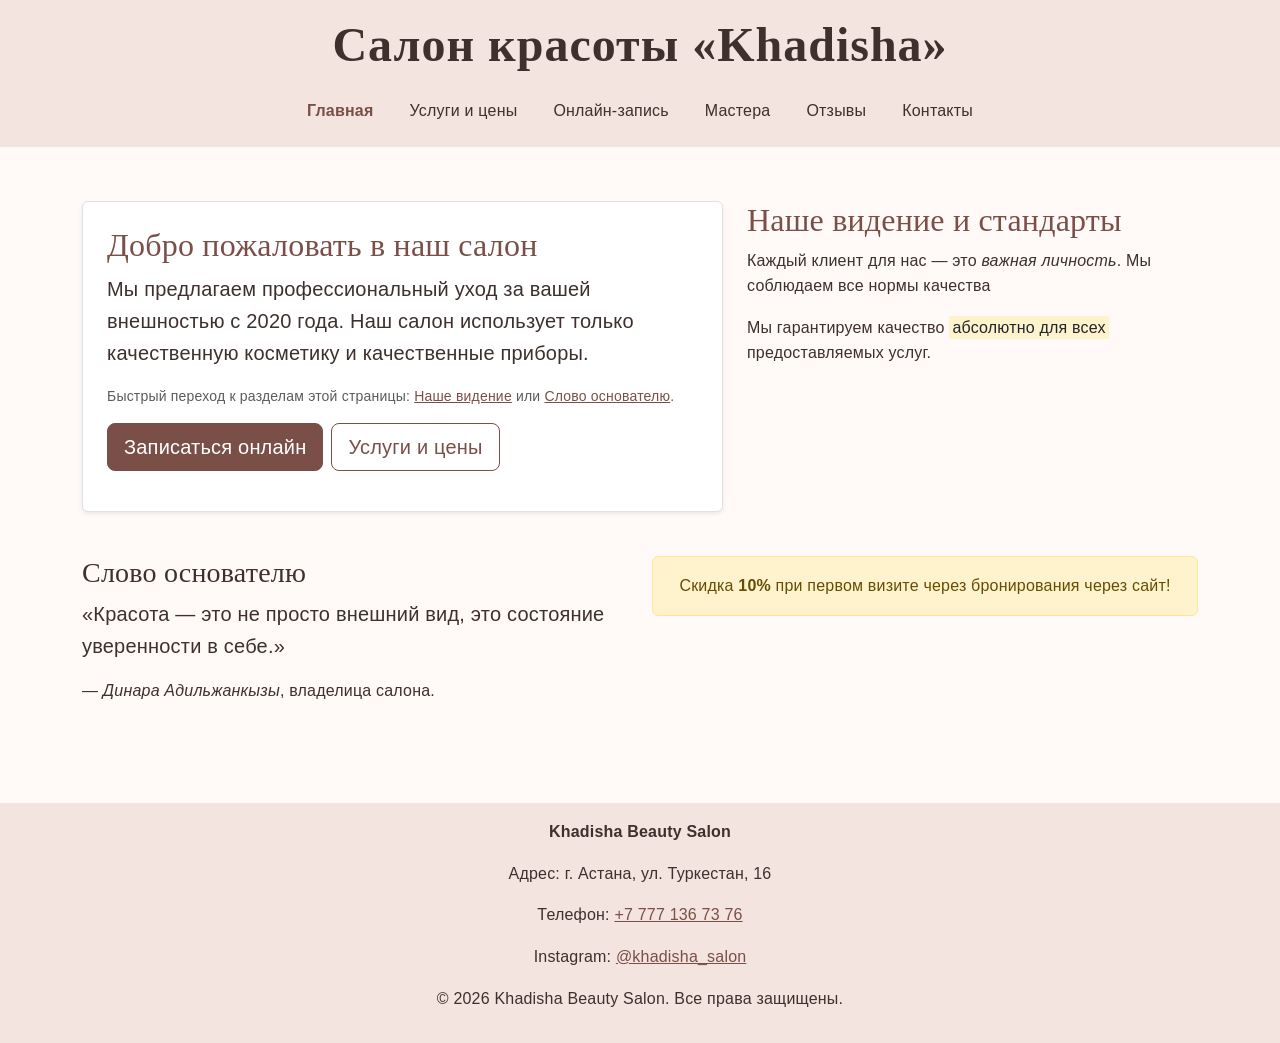
==== commit 340c0e1b: "midterm changes" ====
--- a/index.html
+++ b/index.html
@@ -9,7 +9,7 @@
     <link href="https://cdn.jsdelivr.net/npm/bootstrap@5.3.3/dist/css/bootstrap.min.css" rel="stylesheet" integrity="sha384-QWTKZyjpPEjISv5WaRU9OFeRpok6YctnYmDr5pNlyT2bRjXh0JMhjY6hW+ALEwIH" crossorigin="anonymous">
     <!-- Наш css/base.css подключён ПОСЛЕ Bootstrap, чтобы наши правила имели приоритет -->
     <link rel="stylesheet" href="css/base.css">
-    <title>Салон красоты «Khadisha» — Главная страница</title>
+    <title>Салон красоты Khadisha</title>
 </head>
 <body>
     <!-- Автор страницы: Yeszhanov Altynbek -->
@@ -30,8 +30,8 @@
                 <li class="nav-item"><a class="nav-link active fw-semibold" aria-current="page" href="index.html">Главная</a></li>
                 <li class="nav-item"><a class="nav-link" href="services.html">Услуги и цены</a></li>
                 <li class="nav-item"><a class="nav-link" href="booking.html">Онлайн-запись</a></li>
-                <li class="nav-item"><a class="nav-link" href="colophon.html">О разработке</a></li>
                 <li class="nav-item"><a class="nav-link" href="masters.html">Мастера</a></li>
+                <li class="nav-item"><a class="nav-link" href="reviews.html">Отзывы</a></li>
                 <li class="nav-item"><a class="nav-link" href="contacts.html">Контакты</a></li>
             </ul>
             </div>
@@ -48,12 +48,8 @@
             <h2>Добро пожаловать в наш салон</h2>
             <p class="lead">Мы предлагаем профессиональный уход за вашей внешностью с 2020 года. Наш салон использует только <strong>качественную косметику</strong> и качественные приборы.</p>
 
-            <figure>
-                <img class="img-fluid rounded shadow-sm" src="images/Salon_inside.png" alt="Как в внутри главного зала салона красоты с парикмахерскими креслами" width="400" height="300">
-                <figcaption>Главный зал нашего салона красоты</figcaption>
-            </figure>
 
-            <p class="small text-muted">Быстрый переход к разделам этой страницы: <a href="#philosophy">Наша видение</a> или <a href="#quote-section">Отзыв владельца</a>.</p>
+            <p class="small text-muted">Быстрый переход к разделам этой страницы: <a href="#philosophy">Наше видение</a> или <a href="#quote-section">Слово основателю</a>.</p>
             <p class="d-flex flex-column flex-sm-row justify-content-center justify-content-md-start gap-2">
                 <a class="btn btn-primary btn-lg" href="booking.html">Записаться онлайн</a>
                 <a class="btn btn-outline-primary btn-lg" href="services.html">Услуги и цены</a>
@@ -62,23 +58,19 @@
         </div>
 
         <article class="col-12 col-lg-5" id="philosophy">
-            <h2>Наша видение и стандарты</h2>
+            <h2>Наше видение и стандарты</h2>
             <p>Каждый клиент для нас &mdash; это <em>важная личность</em>. Мы соблюдаем все нормы качества</p>
             <p>Мы гарантируем качество <mark>абсолютно для всех</mark> предоставляемых услуг.</p>
         </article>
 
         <aside class="col-12 col-md-6" id="quote-section">
             <h3>Слово основателю</h3>
-            <blockquote class="blockquote" cite="https://example.com/interview">
+            <blockquote class="blockquote">
                 <p><q>Красота &mdash; это не просто внешний вид, это состояние уверенности в себе.</q></p>
             </blockquote>
-            <p>&mdash; <cite>Милана Серебкова</cite>, арт-директор салона.</p>
+            <p>&mdash; <cite>Динара Адильжанкызы</cite>, владелица салона.</p>
         </aside>
 
-        <!-- Комментарий: div использован здесь исключительно как нейтральная обертка для декоративного блока со спецпредложением, так как никакой семантический тег верхнего уровня не подходит -->
-        <!-- Компонент Bootstrap: Alert (https://getbootstrap.com/docs/5.3/components/alerts/).
-        Что изменили: взяли вариант alert-warning без кнопки закрытия, вставили наш текст о скидке,
-        колонку col-md-6 сделали отдельной обёрткой, чтобы отступы колонки не ломали отступы alert. -->
         <div class="col-12 col-md-6">
             <div class="special-badge alert alert-warning text-center" role="alert">
                 <p class="mb-0">Скидка <b>10%</b> при первом визите через бронирования через сайт!</p>
@@ -88,8 +80,27 @@
     </main>
 
     <footer class="text-center py-3 mt-4">
-        <p>Адрес: г. Астана, Улица Туркестан, 16 | Телефон: <a href="tel:+77771367376">+7-777-136-73-76</a> | Email: <a href="mailto:info@khadisha-salon.kz">info@khadisha-salon.kz</a></p>
-        <p>&copy; 2022 Салон красоты &laquo;Khadisha&raquo;. Все права защищены.</p>
+        <p>
+            <strong>Khadisha Beauty Salon</strong>
+        </p>
+        <p>
+            Адрес: г. Астана, ул. Туркестан, 16
+        </p>
+        <p>
+            Телефон:
+            <a href="tel:+77771367376">+7 777 136 73 76</a>
+        </p>
+        <p>
+            Instagram:
+            <a href="https://www.instagram.com/khadisha_salon/"
+               target="_blank"
+               rel="noopener noreferrer">
+                @khadisha_salon
+            </a>
+        </p>
+        <p>
+            &copy; 2026 Khadisha Beauty Salon. Все права защищены.
+        </p>
     </footer>
 
     <!-- Bootstrap JS (bundle) нужен для кнопки-переключателя меню -->
--- a/css/base.css
+++ b/css/base.css
@@ -1,72 +1,80 @@
-/* Палитра сайта #fffaf8 - светлый фон #f3e4df - фон шапки и подвала #7a4f48 - основной акцент #3d302d - основной текст white - светлый цвет элементов */
+/*
+Палитра сайта
+#fffaf8 - светлый фон
+#f3e4df - фон шапки и подвала
+#7a4f48 - основной акцент
+#3d302d - основной текст
+white - светлый цвет элементов
+*/
 
 /* Универсальный селектор */
 * {
-  box-sizing: border-box;
+    box-sizing: border-box;
 }
 
 /* мэйн текст */
 body {
-  margin: 0;
-  background-color: #fffaf8;
-  color: #3d302d;
-  font-family: Arial, Helvetica, sans-serif;
-  font-size: 16px;
-  font-weight: 400;
-  line-height: 1.6;
-  letter-spacing: 0.2px;
+    margin: 0;
+    background-color: #fffaf8;
+    color: #3d302d;
+    font-family: Arial, Helvetica, sans-serif;
+    font-size: 16px;
+    font-weight: 400;
+    line-height: 1.6;
+    letter-spacing: 0.2px;
 }
 
 /* Общая шапка */
 header {
-  background-color: #f3e4df;
-  padding: 25px;
-  text-align: center;
-}
-.rowcolor:hover {
-  background-color: aqua;
-  color: black;
+    background-color: #f3e4df;
+    padding: 25px;
+    text-align: center;
+}
+.rowcolor:hover{
+    background-color: aqua;
+    color: black;
 }
 h1,
 h2,
 h3 {
-  font-family: Georgia, "Times New Roman", serif;
+    font-family: Georgia, "Times New Roman", serif;
+
 }
 
 h1 {
-  margin: 0 0 20px;
-  font-size: 36px;
-  font-weight: 700;
-  letter-spacing: 1px;
+    margin: 0 0 20px;
+    font-size: 36px;
+    font-weight: 700;
+    letter-spacing: 1px;
 }
 
 h2 {
-  color: #7a4f48;
+    color: #7a4f48;
 }
 
 /* Навигация Flexbox */
 nav ul {
-  display: flex;
-  justify-content: center;
-  align-items: center;
-  gap: 20px;
-
-  margin: 0;
-  padding: 0;
-  list-style: none;
+    display: flex;
+    justify-content: center;
+    align-items: center;
+    gap: 20px;
+
+    margin: 0;
+    padding: 0;
+    list-style: none;
 }
 
 nav a {
-  color: #3d302d;
-  text-decoration: none;
-  font-weight: 600;
-  padding: 8px 12px;
+    color: #3d302d;
+    text-decoration: none;
+    font-weight: 600;
+    padding: 8px 12px;
 }
 
 /* Псевдокласс при наведении */
 nav a:hover {
-  background-color: #7a4f48;
-  color: white;
+    background-color: #7a4f48;
+    color: white;
 }
 
 /* Псевдокласс для клавы фокуса */
@@ -74,158 +82,161 @@
 input:focus,
 select:focus,
 textarea:focus {
-  outline: 2px solid #7a4f48;
+    outline: 2px solid #7a4f48;
 }
 
 /* Основная область margin auto */
 main {
-  max-width: 1100px;
-  margin: 30px auto;
-  padding: 20px;
+    max-width: 1100px;
+    margin: 30px auto;
+    padding: 20px;
 }
 
 section,
 article,
 aside {
-  margin-bottom: 30px;
+    margin-bottom: 30px;
 }
 
 img {
-  max-width: 100%;
-  height: auto;
+    max-width: 100%;
+    height: auto;
 }
 
 table {
-  width: 100%;
-  border-collapse: collapse;
-  margin: 20px 0;
+    width: 100%;
+    border-collapse: collapse;
+    margin: 20px 0;
 }
 
 th,
 td {
-  border: 1px solid #7a4f48;
-  padding: 10px;
-  text-align: left;
+    border: 1px solid #7a4f48;
+    padding: 10px;
+    text-align: left;
 }
 
 th {
-  background-color: #f3e4df;
+    background-color: #f3e4df;
 }
 
 fieldset {
-  margin-bottom: 20px;
-  padding: 20px;
-  border: 1px solid #7a4f48;
+    margin-bottom: 20px;
+    padding: 20px;
+    border: 1px solid #7a4f48;
 }
 
 input,
 select,
 textarea {
-  padding: 8px;
-  margin: 5px 0;
-  font-family: Arial, Helvetica, sans-serif;
+    padding: 8px;
+    margin: 5px 0;
+    font-family: Arial, Helvetica, sans-serif;
 }
 
 /* Attribute selector выбирает только кнопки отправки */
 input[type="submit"] {
-  background-color: #7a4f48;
-  color: white;
-  border: 0;
-  padding: 10px 18px;
-  cursor: pointer;
+    background-color: #7a4f48;
+    color: white;
+    border: 0;
+    padding: 10px 18px;
+    cursor: pointer;
 }
 
 /* Adjacent sibling выбирает label сразу после radio */
 input[type="radio"] + label {
-  margin-right: 15px;
+    margin-right: 15px;
 }
 
 /* Child selector выбирает только прямые li внутри nav ul */
 nav ul > li {
-  display: block;
+    display: block;
 }
 
 /* Первый элемент меню */
 nav li:first-child {
-  font-weight: 700;
+    font-weight: 700;
 }
 
 footer {
-  background-color: #f3e4df;
-  text-align: center;
-  padding: 20px;
-  margin-top: 30px;
+    background-color: #f3e4df;
+    text-align: center;
+    padding: 20px;
+    margin-top: 30px;
 }
 
 footer a {
-  color: #7a4f48;
+    color: #7a4f48;
 }
 body {
-  .aSD {
+.aSD{
     margin-bottom: 20px;
     padding: 20px;
     border: 1px solid #3d302d;
-  }
-}
-
-/* ========================================================================== Задание 3: Bootstrap 5.3.3 Всё, что выше, не тронуто. Ниже добавленный слой: цвета бренда через переменные Bootstrap и перекраска синих элементов. ========================================================================== */
+}
+}
+
+/* ==========================================================================
+   Задание 3: Bootstrap 5.3.3
+   Всё, что выше, не тронуто. Ниже добавленный слой: цвета бренда
+   через переменные Bootstrap и перекраска синих элементов.
+   ========================================================================== */
 
 /* Цвета бренда: Bootstrap читает эти переменные сам */
 :root {
-  --bs-body-bg: #fffaf8;
-  --bs-body-color: #3d302d;
-  --bs-body-color-rgb: 61, 48, 45;
-  --bs-primary: #7a4f48;
-  --bs-primary-rgb: 122, 79, 72;
-  --bs-link-color: #7a4f48;
-  --bs-link-color-rgb: 122, 79, 72;
-  --bs-link-hover-color: #5f3d37;
-  --bs-link-hover-color-rgb: 95, 61, 55;
+    --bs-body-bg: #fffaf8;
+    --bs-body-color: #3d302d;
+    --bs-body-color-rgb: 61, 48, 45;
+    --bs-primary: #7a4f48;
+    --bs-primary-rgb: 122, 79, 72;
+    --bs-link-color: #7a4f48;
+    --bs-link-color-rgb: 122, 79, 72;
+    --bs-link-hover-color: #5f3d37;
+    --bs-link-hover-color-rgb: 95, 61, 55;
 }
 
 /* Цвета меню */
 .navbar {
-  --bs-navbar-color: #3d302d;
-  --bs-navbar-hover-color: #7a4f48;
-  --bs-navbar-active-color: #7a4f48;
-  --bs-navbar-brand-color: #3d302d;
-}
-
-/* Кнопки: у btn-primary цвет в Bootstrap задан синей константой, поэтому подменяем переменные кнопки на цвета сайта */
+    --bs-navbar-color: #3d302d;
+    --bs-navbar-hover-color: #7a4f48;
+    --bs-navbar-active-color: #7a4f48;
+    --bs-navbar-brand-color: #3d302d;
+}
+
+/* Кнопки: у btn-primary цвет в Bootstrap задан синей константой,
+   поэтому подменяем переменные кнопки на цвета сайта */
 .btn-primary {
-  --bs-btn-bg: #7a4f48;
-  --bs-btn-border-color: #7a4f48;
-  --bs-btn-hover-bg: #5f3d37;
-  --bs-btn-hover-border-color: #5f3d37;
-  --bs-btn-active-bg: #5f3d37;
-  --bs-btn-active-border-color: #5f3d37;
-  --bs-btn-disabled-bg: #7a4f48;
-  --bs-btn-disabled-border-color: #7a4f48;
+    --bs-btn-bg: #7a4f48;
+    --bs-btn-border-color: #7a4f48;
+    --bs-btn-hover-bg: #5f3d37;
+    --bs-btn-hover-border-color: #5f3d37;
+    --bs-btn-active-bg: #5f3d37;
+    --bs-btn-active-border-color: #5f3d37;
+    --bs-btn-disabled-bg: #7a4f48;
+    --bs-btn-disabled-border-color: #7a4f48;
 }
 
 .btn-outline-primary {
-  --bs-btn-color: #7a4f48;
-  --bs-btn-border-color: #7a4f48;
-  --bs-btn-hover-bg: #7a4f48;
-  --bs-btn-hover-border-color: #7a4f48;
-  --bs-btn-active-bg: #7a4f48;
-  --bs-btn-active-border-color: #7a4f48;
+    --bs-btn-color: #7a4f48;
+    --bs-btn-border-color: #7a4f48;
+    --bs-btn-hover-bg: #7a4f48;
+    --bs-btn-hover-border-color: #7a4f48;
+    --bs-btn-active-bg: #7a4f48;
+    --bs-btn-active-border-color: #7a4f48;
 }
 
 /* Формы: у Bootstrap фокус и галочки голубые */
-.form-control:focus,
-.form-select:focus,
-.form-check-input:focus {
-  border-color: #7a4f48;
-  box-shadow: 0 0 0 0.25rem rgba(122, 79, 72, 0.25);
+.form-control:focus, .form-select:focus, .form-check-input:focus {
+    border-color: #7a4f48;
+    box-shadow: 0 0 0 0.25rem rgba(122, 79, 72, 0.25);
 }
 
 .form-check-input:checked {
-  background-color: #7a4f48;
-  border-color: #7a4f48;
+    background-color: #7a4f48;
+    border-color: #7a4f48;
 }
 
 /* Таблицы: Bootstrap перекрывает старый th, возвращаем цвет заголовка */
 .table th {
-  --bs-table-bg: #f3e4df;
-}+    --bs-table-bg: #f3e4df;
+}
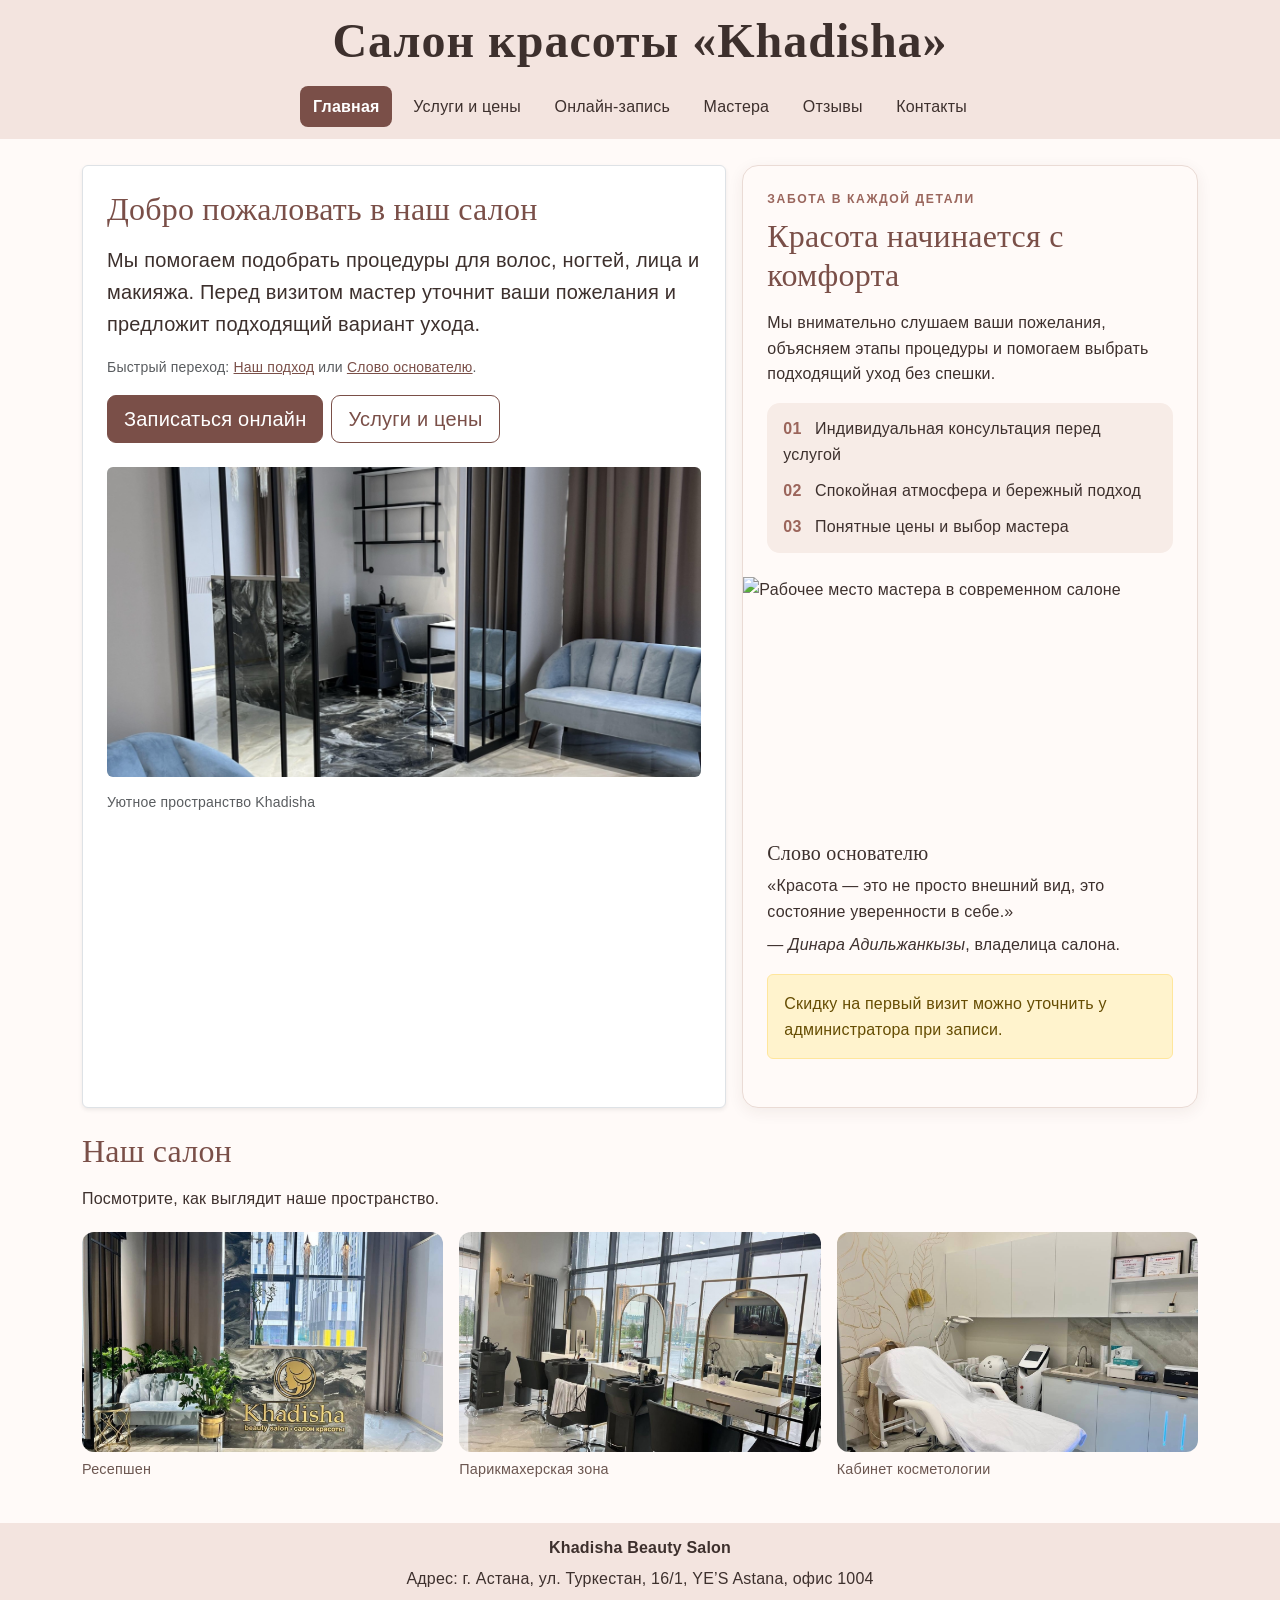
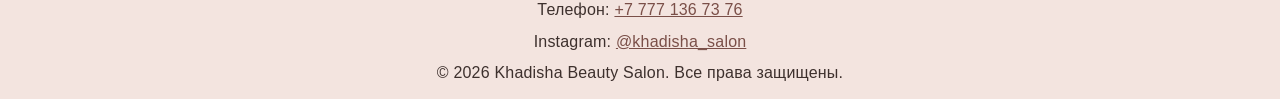
==== commit 893c6c5a: "midterm changes" ====
--- a/index.html
+++ b/index.html
@@ -1,109 +1,89 @@
 <!DOCTYPE html>
 <html lang="ru">
 <head>
-    <meta charset="UTF-8">
-    <meta name="viewport" content="width=device-width, initial-scale=1.0">
-    <meta name="description" content="Главная страница салона красоты в Астане. Стрижки, маникюр, уход за кожей.">
-    <meta name="author" content="Yeszhanov Altynbek">
-    <!-- Bootstrap версии 5.3.3 (CDN) -->
-    <link href="https://cdn.jsdelivr.net/npm/bootstrap@5.3.3/dist/css/bootstrap.min.css" rel="stylesheet" integrity="sha384-QWTKZyjpPEjISv5WaRU9OFeRpok6YctnYmDr5pNlyT2bRjXh0JMhjY6hW+ALEwIH" crossorigin="anonymous">
-    <!-- Наш css/base.css подключён ПОСЛЕ Bootstrap, чтобы наши правила имели приоритет -->
-    <link rel="stylesheet" href="css/base.css">
-    <title>Салон красоты Khadisha</title>
+    <meta charset="utf-8"/>
+    <meta content="width=device-width, initial-scale=1.0" name="viewport"/>
+    <meta content="Главная страница салона красоты в Астане. Стрижки, маникюр, уход за кожей." name="description"/>
+
+    <link crossorigin="anonymous" href="https://cdn.jsdelivr.net/npm/bootstrap@5.3.3/dist/css/bootstrap.min.css" integrity="sha384-QWTKZyjpPEjISv5WaRU9OFeRpok6YctnYmDr5pNlyT2bRjXh0JMhjY6hW+ALEwIH" rel="stylesheet"/>
+    <link href="css/base.css" rel="stylesheet"/>
+
+    <title>Главная | Khadisha</title>
 </head>
 <body>
-    <!-- Автор страницы: Yeszhanov Altynbek -->
-
-    <header class="py-3 text-center">
-        <!-- container-fluid: шапка это полоса фона на всю ширину окна, поэтому меню растягивается от края до края.
-             Основное содержимое ниже лежит в обычном container: у него ограниченная ширина, строки текста читаются легче. -->
-        <div class="container-fluid">
-        <h1 class="display-5 fw-bold mb-3">Салон красоты &laquo;Khadisha&raquo;</h1>
-        <nav class="navbar navbar-expand-lg p-0" aria-label="Главное меню">
-            <!-- d-lg-none: слово «Меню» видно на телефоне и планшете, на широком экране скрыто -->
-            <span class="navbar-brand d-lg-none">Меню</span>
-            <button class="navbar-toggler" type="button" data-bs-toggle="collapse" data-bs-target="#mainMenu" aria-controls="mainMenu" aria-expanded="false" aria-label="Открыть меню">
-                <span class="navbar-toggler-icon"></span>
-            </button>
-            <div class="collapse navbar-collapse justify-content-center" id="mainMenu">
-            <ul class="navbar-nav">
-                <li class="nav-item"><a class="nav-link active fw-semibold" aria-current="page" href="index.html">Главная</a></li>
+<header class="py-3 text-center">
+    <div class="container-fluid">
+        <h1 class="display-5 fw-bold mb-3">Салон красоты «Khadisha»</h1>
+        <nav aria-label="Главное меню" class="site-nav">
+            <ul class="nav justify-content-center gap-2">
+                <li class="nav-item"><a aria-current="page" class="nav-link active" href="index.html">Главная</a></li>
                 <li class="nav-item"><a class="nav-link" href="services.html">Услуги и цены</a></li>
                 <li class="nav-item"><a class="nav-link" href="booking.html">Онлайн-запись</a></li>
                 <li class="nav-item"><a class="nav-link" href="masters.html">Мастера</a></li>
                 <li class="nav-item"><a class="nav-link" href="reviews.html">Отзывы</a></li>
                 <li class="nav-item"><a class="nav-link" href="contacts.html">Контакты</a></li>
             </ul>
-            </div>
         </nav>
+    </div>
+</header>
+
+<main class="container py-4">
+    <div class="row g-4 align-items-stretch">
+        <div class="col-12 col-lg-7"><section class="aSD border rounded bg-white shadow-sm p-3 p-md-4 text-center text-md-start h-100" id="about">
+            <h2>Добро пожаловать в наш салон</h2><p class="lead">Мы помогаем подобрать процедуры для волос, ногтей, лица и макияжа. Перед визитом мастер уточнит ваши пожелания и предложит подходящий вариант ухода.</p>
+            <p class="small text-muted">Быстрый переход: <a href="#philosophy">Наш подход</a> или <a href="#quote-section">Слово основателю</a>.</p>
+            <p class="d-flex flex-column flex-sm-row justify-content-center justify-content-md-start gap-2"><a class="btn btn-primary btn-lg" href="booking.html">Записаться онлайн</a><a class="btn btn-outline-primary btn-lg" href="services.html">Услуги и цены</a></p>
+            <figure class="mt-4 mb-0"><img alt="Светлый интерьер салона Khadisha" class="img-fluid rounded salon-photo" loading="lazy" src="images/khadisha-interior.jpg"/><figcaption class="small text-muted mt-2">Уютное пространство Khadisha</figcaption></figure>
+        </section></div>
+        <div class="col-12 col-lg-5"><article class="home-side-panel h-100" id="philosophy">
+            <div class="p-3 p-md-4"><p class="eyebrow mb-2">Забота в каждой детали</p><h2>Красота начинается с комфорта</h2><p>Мы внимательно слушаем ваши пожелания, объясняем этапы процедуры и помогаем выбрать подходящий уход без спешки.</p>
+                <div class="home-points"><p><strong>01</strong> Индивидуальная консультация перед услугой</p><p><strong>02</strong> Спокойная атмосфера и бережный подход</p><p class="mb-0"><strong>03</strong> Понятные цены и выбор мастера</p></div>
+            </div><img class="home-side-photo" src="https://images.unsplash.com/photo-1633681926022-84c23e8cb2d6?auto=format&fit=crop&fm=jpg&q=85&w=1000" alt="Рабочее место мастера в современном салоне" loading="lazy"/>
+            <aside class="p-3 p-md-4" id="quote-section"><h3 class="h5">Слово основателю</h3><blockquote class="blockquote mb-2"><p><q>Красота — это не просто внешний вид, это состояние уверенности в себе.</q></p></blockquote><p class="mb-3">— <cite>Динара Адильжанкызы</cite>, владелица салона.</p><div class="special-badge alert alert-warning mb-0" role="note">Скидку на первый визит можно уточнить у администратора при записи.</div></aside>
+        </article></div>
+    </div>
+
+    <section class="mt-4" id="gallery">
+        <div class="section-heading">
+            <h2>Наш салон</h2>
+            <p>Посмотрите, как выглядит наше пространство.</p>
         </div>
-    </header>
+        <div class="row g-3">
+            <figure class="col-12 col-md-4">
+                <img alt="Зона приёма гостей" class="gallery-photo" loading="lazy" src="images/khadisha-reception.jpg"/>
+                <figcaption>Ресепшен</figcaption>
+            </figure>
+            <figure class="col-12 col-md-4">
+                <img alt="Зона ухода за волосами" class="gallery-photo" loading="lazy" src="images/khadisha-hair-area.jpg"/>
+                <figcaption>Парикмахерская зона</figcaption>
+            </figure>
+            <figure class="col-12 col-md-4">
+                <img alt="Косметологический кабинет" class="gallery-photo" loading="lazy" src="images/khadisha-cosmetology.jpg"/>
+                <figcaption>Кабинет косметологии</figcaption>
+            </figure>
+        </div>
+    </section>
+</main>
 
-    <!-- container: основной контент в колонке ограниченной ширины -->
-    <main class="container py-4">
-        <div class="row g-4">
-        <!-- Комментарий о выборе тега: Используем section для логической группировки вводной информации о салоне -->
-        <div class="col-12 col-lg-7">
-        <section class="aSD border rounded bg-white shadow-sm p-3 p-md-4 text-center text-md-start" id="about">
-            <h2>Добро пожаловать в наш салон</h2>
-            <p class="lead">Мы предлагаем профессиональный уход за вашей внешностью с 2020 года. Наш салон использует только <strong>качественную косметику</strong> и качественные приборы.</p>
+<footer class="text-center py-3 mt-4">
+    <p><strong>Khadisha Beauty Salon</strong></p>
+    <p>Адрес: г. Астана, ул. Туркестан, 16/1, YE’S Astana, офис 1004</p>
+    <p>
+        Телефон:
+        <a href="tel:+77771367376">+7 777 136 73 76</a>
+    </p>
+    <p>
+        Instagram:
+        <a href="https://www.instagram.com/khadisha_salon/" rel="noopener noreferrer" target="_blank">
+            @khadisha_salon
+        </a>
+    </p>
+    <p>
+        © 2026 Khadisha Beauty Salon. Все права защищены.
+    </p>
+</footer>
 
+<script src="js/main.js" defer></script>
+</body>
+</html>
 
-            <p class="small text-muted">Быстрый переход к разделам этой страницы: <a href="#philosophy">Наше видение</a> или <a href="#quote-section">Слово основателю</a>.</p>
-            <p class="d-flex flex-column flex-sm-row justify-content-center justify-content-md-start gap-2">
-                <a class="btn btn-primary btn-lg" href="booking.html">Записаться онлайн</a>
-                <a class="btn btn-outline-primary btn-lg" href="services.html">Услуги и цены</a>
-            </p>
-        </section>
-        </div>
-
-        <article class="col-12 col-lg-5" id="philosophy">
-            <h2>Наше видение и стандарты</h2>
-            <p>Каждый клиент для нас &mdash; это <em>важная личность</em>. Мы соблюдаем все нормы качества</p>
-            <p>Мы гарантируем качество <mark>абсолютно для всех</mark> предоставляемых услуг.</p>
-        </article>
-
-        <aside class="col-12 col-md-6" id="quote-section">
-            <h3>Слово основателю</h3>
-            <blockquote class="blockquote">
-                <p><q>Красота &mdash; это не просто внешний вид, это состояние уверенности в себе.</q></p>
-            </blockquote>
-            <p>&mdash; <cite>Динара Адильжанкызы</cite>, владелица салона.</p>
-        </aside>
-
-        <div class="col-12 col-md-6">
-            <div class="special-badge alert alert-warning text-center" role="alert">
-                <p class="mb-0">Скидка <b>10%</b> при первом визите через бронирования через сайт!</p>
-            </div>
-        </div>
-        </div>
-    </main>
-
-    <footer class="text-center py-3 mt-4">
-        <p>
-            <strong>Khadisha Beauty Salon</strong>
-        </p>
-        <p>
-            Адрес: г. Астана, ул. Туркестан, 16
-        </p>
-        <p>
-            Телефон:
-            <a href="tel:+77771367376">+7 777 136 73 76</a>
-        </p>
-        <p>
-            Instagram:
-            <a href="https://www.instagram.com/khadisha_salon/"
-               target="_blank"
-               rel="noopener noreferrer">
-                @khadisha_salon
-            </a>
-        </p>
-        <p>
-            &copy; 2026 Khadisha Beauty Salon. Все права защищены.
-        </p>
-    </footer>
-
-    <!-- Bootstrap JS (bundle) нужен для кнопки-переключателя меню -->
-    <script src="https://cdn.jsdelivr.net/npm/bootstrap@5.3.3/dist/js/bootstrap.bundle.min.js" integrity="sha384-YvpcrYf0tY3lHB60NNkmXc5s9fDVZLESaAA55NDzOxhy9GkcIdslK1eN7N6jIeHz" crossorigin="anonymous"></script>
-</body>
-</html>
--- a/css/base.css
+++ b/css/base.css
@@ -31,7 +31,7 @@
     text-align: center;
 }
 .rowcolor:hover{
-    background-color: aqua;
+    background-color: #f3e4df;
     color: black;
 }
 h1,
@@ -168,19 +168,11 @@
 footer a {
     color: #7a4f48;
 }
-body {
-.aSD{
-    margin-bottom: 20px;
-    padding: 20px;
-    border: 1px solid #3d302d;
-}
-}
-
-/* ==========================================================================
+.aSD { margin-bottom: 20px; }
+
+/*
    Задание 3: Bootstrap 5.3.3
-   Всё, что выше, не тронуто. Ниже добавленный слой: цвета бренда
-   через переменные Bootstrap и перекраска синих элементов.
-   ========================================================================== */
+    */
 
 /* Цвета бренда: Bootstrap читает эти переменные сам */
 :root {
@@ -198,9 +190,10 @@
 /* Цвета меню */
 .navbar {
     --bs-navbar-color: #3d302d;
-    --bs-navbar-hover-color: #7a4f48;
-    --bs-navbar-active-color: #7a4f48;
+    --bs-navbar-hover-color: #ffffff;
+    --bs-navbar-active-color: #3d302d;
     --bs-navbar-brand-color: #3d302d;
+    --bs-navbar-active-hover-color: #3d302d;
 }
 
 /* Кнопки: у btn-primary цвет в Bootstrap задан синей константой,
@@ -240,3 +233,265 @@
 .table th {
     --bs-table-bg: #f3e4df;
 }
+
+/* Дополнения для мидки*/
+.site-nav .nav {
+    gap: .2rem .5rem !important;
+    flex-wrap: wrap;
+}
+
+.site-nav .nav-link {
+    color: #3d302d;
+    border-radius: 8px;
+    padding: .5rem .8rem;
+}
+
+.site-nav .nav-link:hover,
+.site-nav .nav-link.active {
+    background: #7a4f48;
+    color: #fff;
+}
+
+main {
+    margin-top: 12px;
+}
+
+main h2 {
+    margin-bottom: 1rem;
+}
+
+main section,
+main article,
+main aside {
+    scroll-margin-top: 1.5rem;
+}
+
+.salon-photo {
+    width: 100%;
+    max-height: 310px;
+    object-fit: cover;
+}
+
+.gallery-photo {
+    width: 100%;
+    height: 220px;
+    object-fit: cover;
+    border-radius: 12px;
+}
+
+.review-photo {
+    width: 100%;
+    height: 180px;
+    object-fit: cover;
+    border-radius: 10px;
+}
+
+figure figcaption {
+    font-size: .9rem;
+    padding-top: .4rem;
+    color: #6c5751;
+}
+
+.review-card,
+.contact-panel,
+.summary-panel {
+    background: #fff;
+    border: 1px solid #ead7d0;
+    border-radius: 12px;
+}
+
+.section-heading {
+    margin-bottom: 1.25rem;
+}
+
+.form-control:focus,
+.form-select:focus {
+    border-color: #7a4f48;
+    box-shadow: 0 0 0 .2rem #f3e4df;
+}
+
+.btn {
+    border-radius: 9px;
+}
+
+
+.active {
+    font-weight: 600;
+}
+
+.selected {
+    outline: 2px solid #7a4f48;
+    background-color: #f3e4df;
+}
+
+@media (max-width: 575px) {
+    header {
+        padding: 16px 8px;
+    }
+
+    header h1 {
+        font-size: 1.8rem !important;
+    }
+
+    main {
+        padding: 12px !important;
+    }
+
+    .site-nav .nav-link {
+        font-size: .88rem;
+        padding: .4rem .55rem;
+    }
+
+    .gallery-photo {
+        height: 230px;
+    }
+}
+
+/* Компактные отступы для каталога, форм и карточек */
+header.py-3 {
+    padding-top: .75rem !important;
+    padding-bottom: .75rem !important;
+}
+
+header h1 {
+    margin-bottom: .75rem !important;
+}
+
+main.container {
+    margin-top: .75rem;
+    margin-bottom: .75rem;
+}
+
+main.container.py-4,
+main.container.py-3,
+main.container.py-1 {
+    padding-top: .85rem !important;
+    padding-bottom: .85rem !important;
+}
+
+main .mb-4 {
+    margin-bottom: 1rem !important;
+}
+
+main section,
+main article,
+main aside {
+    margin-bottom: .75rem;
+}
+
+main .row.g-4 {
+    --bs-gutter-x: 1rem;
+    --bs-gutter-y: 1rem;
+}
+
+main .row.g-3 {
+    --bs-gutter-y: .85rem;
+}
+
+main fieldset {
+    margin-bottom: 1rem !important;
+    padding: 1rem !important;
+}
+
+.review-photo {
+    height: 155px;
+}
+
+footer.py-3 {
+    margin-top: 1rem !important;
+    padding-top: .75rem !important;
+    padding-bottom: .5rem !important;
+}
+
+footer p {
+    margin-bottom: .35rem;
+}
+
+main .row > article,
+main .row > figure,
+main .row > div {
+    margin-bottom: 0;
+}
+
+/* Фото и смысловые блоки для новых разделов сайта */
+.eyebrow {
+    color: #9a665d;
+    font-size: .76rem;
+    font-weight: 700;
+    letter-spacing: .13em;
+    text-transform: uppercase;
+}
+
+.contact-hero {
+    background: linear-gradient(120deg, #f3e4df 0%, #fffaf8 66%);
+    border: 1px solid #ead7d0;
+    border-radius: 1rem;
+}
+
+.contact-photo {
+    width: 100%;
+    height: 350px;
+    object-fit: cover;
+}
+
+.contact-info-card,
+.route-card,
+.booking-step,
+.service-feature {
+    overflow: hidden;
+    background: #fff;
+    border: 1px solid #ead7d0;
+    border-radius: .9rem;
+    box-shadow: 0 .25rem .75rem rgba(61, 48, 45, .06);
+}
+
+.contact-info-card {
+    padding: 1.25rem;
+    background: linear-gradient(160deg, #fff 60%, #f8eeeb);
+}
+
+.contact-icon,
+.step-number {
+    display: inline-grid;
+    width: 2.4rem;
+    height: 2.4rem;
+    place-items: center;
+    margin-bottom: .7rem;
+    border-radius: 50%;
+    background: #f3e4df;
+    color: #7a4f48;
+    font-weight: 700;
+}
+
+.route-photo,
+.service-feature-photo,
+.master-photo,
+.booking-step > img {
+    display: block;
+    width: 100%;
+    object-fit: cover;
+}
+
+.route-photo { height: 215px; }
+.service-feature-photo { height: 195px; }
+.master-photo { height: 185px; border-radius: .65rem; }
+.booking-step > img { height: 165px; }
+
+.master-photo-figure { width: 100%; }
+.review-figure { background: #f8eeeb; }
+.review-photo { display: block; width: 100%; height: 190px; object-fit: cover; }
+.photo-credit { color: #786b68; font-size: .74rem; line-height: 1.35; }
+.photo-credit a { color: #7a4f48; }
+
+.service-feature .card-body { padding: 1.1rem 1.15rem .75rem; }
+.service-feature .card-body p:last-of-type { min-height: 3.2rem; }
+.booking-step .p-3 { padding: 1rem !important; }
+.booking-step h3 { color: #7a4f48; }
+
+@media (max-width: 575.98px) {
+    .contact-photo { height: 240px; }
+    .route-photo { height: 190px; }
+    .service-feature-photo,
+    .booking-step > img { height: 190px; }
+}
+.home-side-panel{height:100%;overflow:hidden;border:1px solid #eadbd5;border-radius:1rem;background:#fffaf8;box-shadow:0 .25rem 1rem rgba(70,42,35,.07)}.home-side-panel h2{color:#7a4f48}.home-points{padding:.85rem 1rem;border-radius:.8rem;background:#f7ece7}.home-points p{margin:0 0 .65rem}.home-points strong{color:#9b655b;margin-right:.55rem}.home-side-photo{display:block;width:100%;height:240px;object-fit:cover}.home-side-panel blockquote{font-size:1rem}@media(max-width:767px){.home-side-photo{height:200px}}
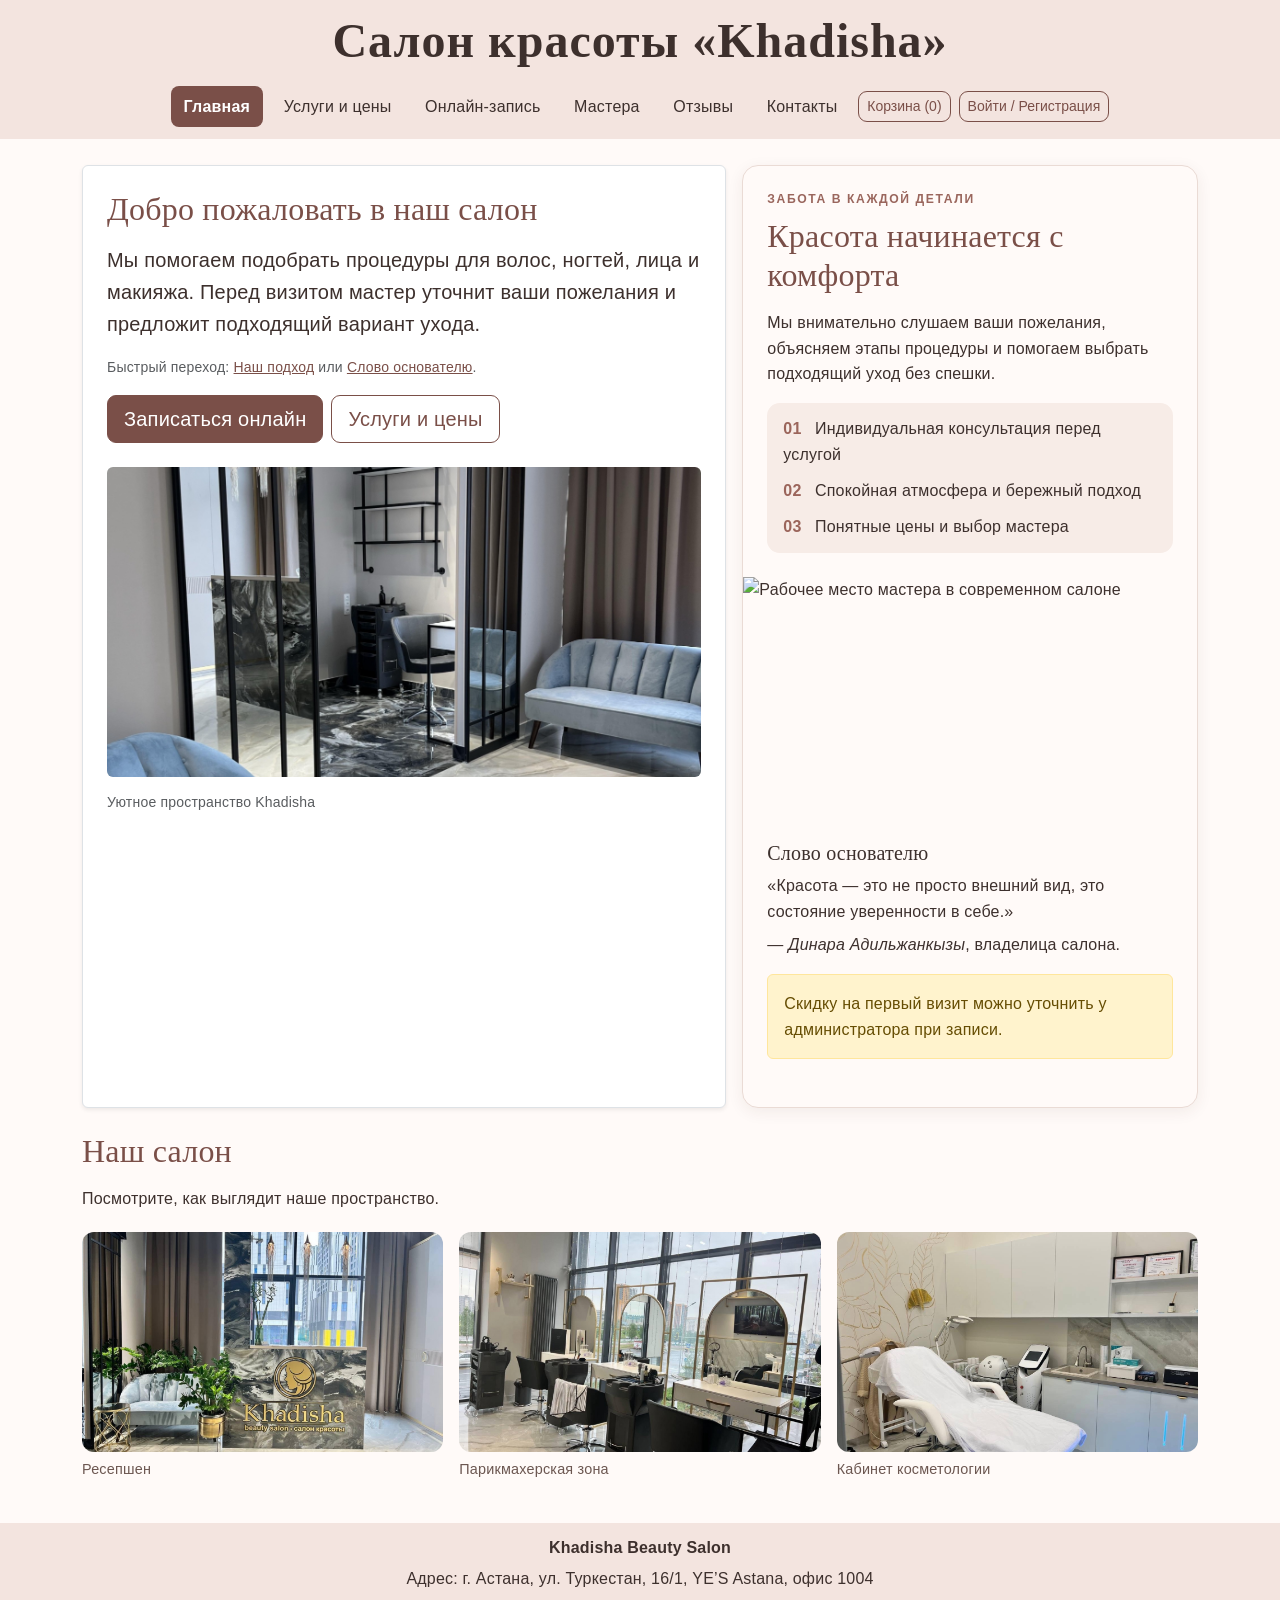
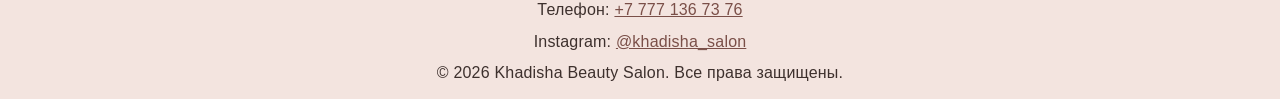
==== commit 562cdd64: "midterm changes" ====
--- a/index.html
+++ b/index.html
@@ -83,6 +83,7 @@
     </p>
 </footer>
 
+
 <script src="js/main.js" defer></script>
 </body>
 </html>
